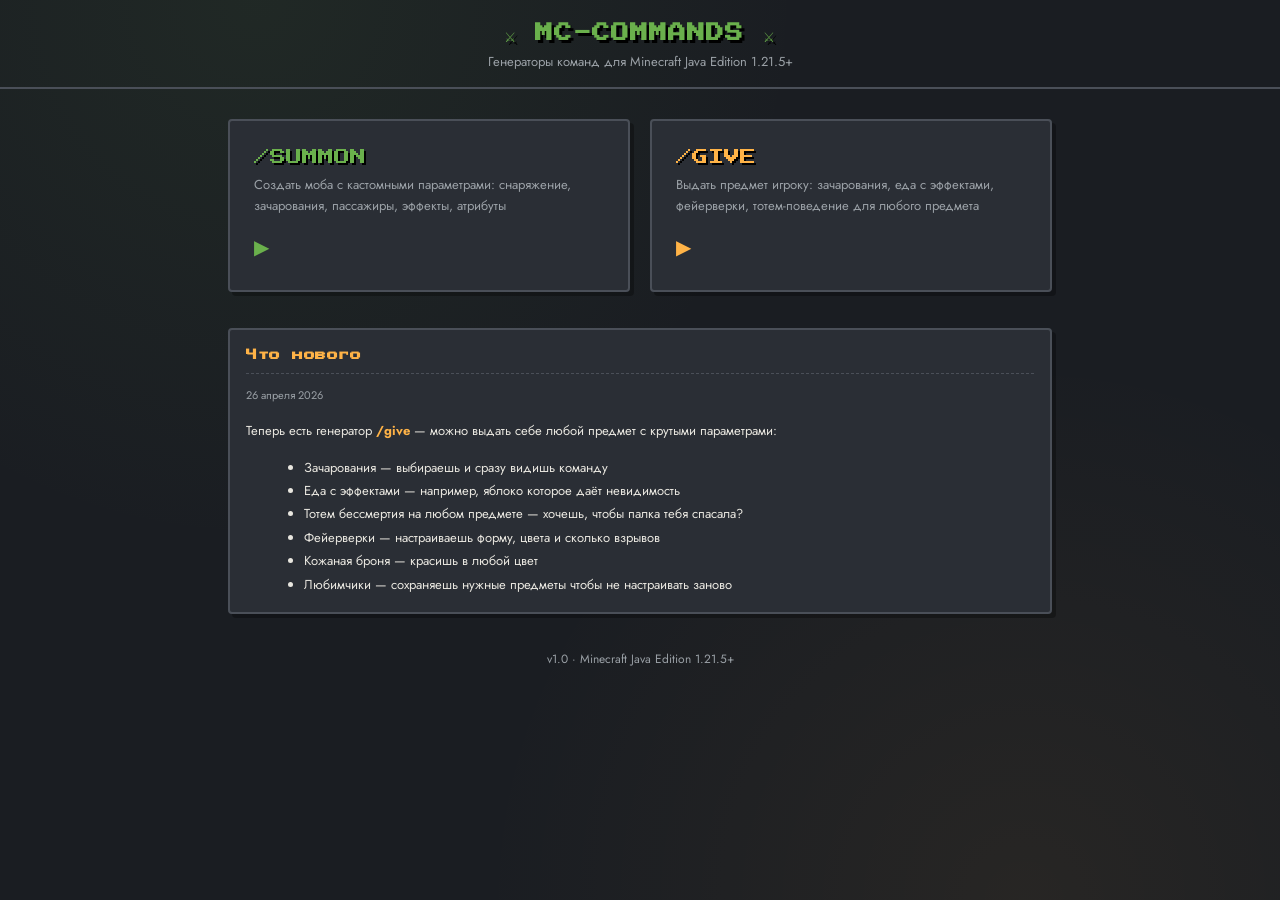
==== index.html @ d6579656 "feat: добавить блок «Что нового» на лендинг" ====
<!DOCTYPE html>
<html lang="ru">
<head>
<meta charset="UTF-8">
<meta name="viewport" content="width=device-width, initial-scale=1.0">
<title>mc-commands — Генераторы команд Minecraft</title>
<link href="https://fonts.googleapis.com/css2?family=Press+Start+2P&family=VT323&family=Jost:wght@400;600;700&display=swap" rel="stylesheet">
<link rel="stylesheet" href="style.css">
<style>
  .landing-grid {
    display: grid;
    grid-template-columns: repeat(auto-fit, minmax(280px, 1fr));
    gap: 20px;
    margin-top: 12px;
  }
  .cmd-card {
    display: block;
    text-decoration: none;
    background: var(--panel);
    border: 2px solid var(--border);
    border-radius: 4px;
    padding: 28px 24px;
    box-shadow: 4px 4px 0 rgba(0,0,0,0.3);
    transition: border-color .15s, transform .1s;
  }
  .cmd-card:hover { border-color: var(--accent); transform: translate(-2px,-2px); box-shadow: 6px 6px 0 rgba(0,0,0,0.3); }
  .cmd-card.give:hover { border-color: var(--accent-2); }
  .cmd-card .cmd-title {
    font-family: 'Press Start 2P', monospace;
    font-size: 16px;
    color: var(--accent);
    margin-bottom: 10px;
    text-shadow: 2px 2px 0 #000;
  }
  .cmd-card.give .cmd-title { color: var(--accent-2); }
  .cmd-card .cmd-desc { font-size: 13px; color: var(--muted); line-height: 1.6; }
  .cmd-card .cmd-arrow { font-size: 20px; margin-top: 16px; color: var(--accent); display: block; }
  .cmd-card.give .cmd-arrow { color: var(--accent-2); }
</style>
</head>
<body>
<header>
  <h1>⚔ MC-COMMANDS ⚔</h1>
  <p>Генераторы команд для Minecraft Java Edition 1.21.5+</p>
</header>

<div class="container" style="max-width:860px;">
  <div class="landing-grid">
    <a href="summon.html" class="cmd-card summon">
      <div class="cmd-title">/SUMMON</div>
      <div class="cmd-desc">Создать моба с кастомными параметрами: снаряжение, зачарования, пассажиры, эффекты, атрибуты</div>
      <span class="cmd-arrow">▶</span>
    </a>
    <a href="give.html" class="cmd-card give">
      <div class="cmd-title">/GIVE</div>
      <div class="cmd-desc">Выдать предмет игроку: зачарования, еда с эффектами, фейерверки, тотем-поведение для любого предмета</div>
      <span class="cmd-arrow">▶</span>
    </a>
  </div>
</div>

<div class="container" style="max-width:860px;">
  <div class="panel" style="font-size:13px;line-height:1.8;">
    <h2>Что нового</h2>
    <p style="color:var(--muted);font-size:11px;margin-bottom:12px;">26 апреля 2026</p>
    <p>Теперь есть генератор <strong style="color:var(--accent-2)">/give</strong> — можно выдать себе любой предмет с крутыми параметрами:</p>
    <ul style="margin:10px 0 0 18px;color:var(--text);">
      <li>Зачарования — выбираешь и сразу видишь команду</li>
      <li>Еда с эффектами — например, яблоко которое даёт невидимость</li>
      <li>Тотем бессмертия на любом предмете — хочешь, чтобы палка тебя спасала?</li>
      <li>Фейерверки — настраиваешь форму, цвета и сколько взрывов</li>
      <li>Кожаная броня — красишь в любой цвет</li>
      <li>Любимчики — сохраняешь нужные предметы чтобы не настраивать заново</li>
    </ul>
  </div>
</div>

<footer>v1.0 · Minecraft Java Edition 1.21.5+</footer>
</body>
</html>
---- style.css ----
:root {
    --bg: #1a1d22;
    --panel: #2a2e35;
    --panel-2: #343941;
    --panel-3: #3d424a;
    --border: #4a4f58;
    --text: #e8e6df;
    --muted: #9aa0a6;
    --accent: #6ab04c;
    --accent-2: #ffb347;
    --accent-3: #8ab4f8;
    --danger: #e55;
    --code-bg: #0e1013;
    --code-text: #a7e85f;
  }
  * { box-sizing: border-box; }
  body {
    margin: 0;
    font-family: 'Jost', sans-serif;
    background: var(--bg);
    color: var(--text);
    min-height: 100vh;
    background-image:
      radial-gradient(circle at 20% 0%, rgba(106,176,76,0.08) 0%, transparent 40%),
      radial-gradient(circle at 80% 100%, rgba(255,179,71,0.06) 0%, transparent 40%);
  }
  header {
    padding: 24px 20px 12px;
    text-align: center;
    border-bottom: 2px solid var(--border);
  }
  h1 {
    font-family: 'Press Start 2P', monospace;
    font-size: 18px;
    margin: 0 0 6px;
    color: var(--accent);
    text-shadow: 3px 3px 0 #000;
    letter-spacing: 1px;
  }
  header p { color: var(--muted); margin: 4px 0; font-size: 13px; }
  .container {
    max-width: 1200px;
    margin: 0 auto;
    padding: 18px;
    display: grid;
    gap: 16px;
  }
  .panel {
    background: var(--panel);
    border: 2px solid var(--border);
    border-radius: 4px;
    padding: 16px;
    box-shadow: 4px 4px 0 rgba(0,0,0,0.3);
  }
  .panel h2 {
    font-family: 'Press Start 2P', monospace;
    font-size: 11px;
    margin: 0 0 12px;
    color: var(--accent-2);
    padding-bottom: 8px;
    border-bottom: 1px dashed var(--border);
    letter-spacing: 0.5px;
  }
  .panel h2 .sub { font-family: 'Jost', sans-serif; font-size: 12px; color: var(--muted); margin-left: 8px; font-weight: normal; letter-spacing: 0; }

  .mob-card {
    border: 2px solid var(--border);
    border-radius: 4px;
    background: var(--panel);
    margin-bottom: 12px;
    overflow: hidden;
  }
  .mob-card.main { border-color: var(--accent); }
  .mob-card.passenger { border-color: var(--accent-3); background: var(--panel-2); }
  .mob-head {
    display: flex;
    align-items: center;
    gap: 10px;
    padding: 10px 14px;
    background: rgba(0,0,0,0.25);
    cursor: pointer;
    user-select: none;
  }
  .mob-head .lvl-badge {
    font-family: 'Press Start 2P', monospace;
    font-size: 9px;
    padding: 4px 7px;
    border-radius: 3px;
    background: var(--accent);
    color: #000;
    white-space: nowrap;
  }
  .mob-card.passenger .mob-head .lvl-badge { background: var(--accent-3); }
  .mob-head .mob-title {
    flex: 1;
    font-weight: 600;
    font-size: 14px;
  }
  .mob-head .mob-title small { color: var(--muted); font-weight: 400; margin-left: 6px; font-size: 12px; }
  .mob-head .arrow { color: var(--muted); transition: transform .15s; font-size: 14px; }
  .mob-card.collapsed .arrow { transform: rotate(-90deg); }
  .mob-card.collapsed .mob-body { display: none; }
  .mob-body { padding: 14px; }

  .section {
    margin-bottom: 14px;
    padding: 12px;
    background: var(--panel-2);
    border-radius: 3px;
    border-left: 3px solid var(--border);
  }
  .mob-card.passenger .section { background: var(--panel-3); }
  .section-title {
    font-family: 'Press Start 2P', monospace;
    font-size: 9px;
    color: var(--accent-2);
    margin-bottom: 10px;
    text-transform: uppercase;
    letter-spacing: 1px;
  }

  .grid-2 { display: grid; grid-template-columns: repeat(auto-fit, minmax(220px, 1fr)); gap: 10px; }
  .grid-3 { display: grid; grid-template-columns: repeat(auto-fit, minmax(180px, 1fr)); gap: 10px; }

  label {
    display: flex;
    flex-direction: column;
    font-size: 12px;
    color: var(--muted);
    gap: 4px;
  }
  label span.lab { font-weight: 600; color: var(--text); letter-spacing: 0.3px; font-size: 13px; }
  input[type="text"], input[type="number"], select {
    background: var(--bg);
    border: 2px solid var(--border);
    color: var(--text);
    padding: 6px 8px;
    font-family: 'Jost', sans-serif;
    font-size: 13px;
    border-radius: 3px;
    transition: border-color .15s;
    width: 100%;
  }
  input:focus, select:focus { outline: none; border-color: var(--accent); }
  input[type="checkbox"] { accent-color: var(--accent); width: 15px; height: 15px; cursor: pointer; }
  .check-row { display: flex; align-items: center; gap: 7px; font-size: 13px; color: var(--text); padding: 3px 0; cursor: pointer; }

  .slot {
    background: rgba(0,0,0,0.2);
    border: 1px solid var(--border);
    padding: 10px;
    border-radius: 3px;
    margin-bottom: 10px;
  }
  .slot-title {
    font-family: 'Press Start 2P', monospace;
    font-size: 8px;
    color: var(--accent);
    margin-bottom: 8px;
    text-transform: uppercase;
    letter-spacing: 1px;
  }
  .enchant-list {
    display: grid;
    grid-template-columns: repeat(auto-fill, minmax(210px, 1fr));
    gap: 5px 12px;
    margin-top: 8px;
    max-height: 200px;
    overflow-y: auto;
    padding: 7px;
    background: rgba(0,0,0,0.3);
    border-radius: 3px;
  }
  .enchant-row {
    display: grid;
    grid-template-columns: 1fr 55px;
    align-items: center;
    font-size: 11px;
    gap: 5px;
  }
  .enchant-row label { flex-direction: row; align-items: center; gap: 5px; cursor: pointer; color: var(--text); font-size: 11px; }
  .enchant-row input[type="number"] { padding: 2px 4px; font-size: 11px; }

  .passenger-controls {
    display: flex;
    gap: 8px;
    margin-top: 10px;
    flex-wrap: wrap;
  }

  .output-panel { background: var(--code-bg); border-color: var(--accent); }
  .output-panel h2 { color: var(--accent); }
  #command-output {
    font-family: 'VT323', monospace;
    font-size: 16px;
    line-height: 1.4;
    color: var(--code-text);
    background: #000;
    padding: 14px;
    border-radius: 3px;
    border: 1px solid var(--border);
    white-space: pre-wrap;
    word-break: break-all;
    max-height: 280px;
    overflow-y: auto;
  }
  .btn-row { display: flex; gap: 10px; margin-top: 12px; flex-wrap: wrap; }
  button {
    background: var(--accent);
    color: #000;
    border: none;
    padding: 9px 14px;
    font-family: 'Press Start 2P', monospace;
    font-size: 9px;
    cursor: pointer;
    border-radius: 3px;
    letter-spacing: 1px;
    box-shadow: 2px 2px 0 #000;
    transition: transform .1s;
  }
  button:hover { transform: translate(-1px, -1px); box-shadow: 3px 3px 0 #000; }
  button:active { transform: translate(1px, 1px); box-shadow: 0 0 0 #000; }
  button.sec { background: var(--accent-2); }
  button.danger { background: var(--danger); color: #fff; }
  button.small { padding: 5px 9px; font-size: 8px; }
  button.info { background: var(--accent-3); color: #000; }

  .hint { font-size: 11px; color: var(--muted); margin-top: 4px; font-style: italic; }
  .warn {
    background: rgba(229,85,85,0.15);
    border-left: 3px solid var(--danger);
    padding: 8px 12px;
    font-size: 13px;
    margin-top: 10px;
    border-radius: 2px;
  }
  details { margin-top: 6px; }
  summary {
    cursor: pointer;
    color: var(--accent-2);
    font-size: 11px;
    padding: 4px 0;
    user-select: none;
  }
  summary:hover { color: var(--accent); }
  .char-count { font-size: 11px; color: var(--muted); margin-top: 4px; }
  .char-count.long { color: var(--danger); }
  footer { text-align: center; padding: 18px; color: var(--muted); font-size: 12px; }

  .mob-picker { display: flex; flex-direction: column; gap: 4px; }
  .mob-picker .mob-search {
    background: var(--bg);
    border: 2px solid var(--border);
    color: var(--text);
    padding: 5px 8px;
    font-family: 'Jost', sans-serif;
    font-size: 12px;
    border-radius: 3px;
    width: 100%;
  }
  .mob-picker .mob-search:focus { outline: none; border-color: var(--accent); }

  optgroup { font-style: normal; font-weight: 700; color: var(--accent-2); background: var(--panel); }
  option { color: var(--text); background: var(--panel-2); font-weight: normal; }

  @media (max-width: 600px) {
    h1 { font-size: 13px; }
    .panel, .mob-body { padding: 12px; }
  }

  .fav-header { display: flex; align-items: center; justify-content: space-between; margin-bottom: 12px; padding-bottom: 8px; border-bottom: 1px dashed var(--border); }
  .fav-header h2 { margin: 0; border: none; padding: 0; }
  .favorites-grid { display: flex; flex-wrap: wrap; gap: 10px; }
  .fav-card { padding: 10px; border: 2px solid var(--border); border-radius: 4px; min-width: 200px; background: var(--panel-2); }
  .fav-card:hover { border-color: var(--accent-2); }
  .fav-card .fav-name { font-weight: 600; font-size: 14px; }
  .fav-card .fav-sub { font-size: 11px; color: var(--muted); margin-top: 3px; }
  .fav-actions { display: flex; flex-direction: row; gap: 6px; margin-top: 8px; }
  .empty-favs { font-size: 13px; color: var(--muted); font-style: italic; }
  #toast { position: fixed; bottom: 24px; left: 50%; transform: translateX(-50%); background: var(--panel-3); border-radius: 4px; padding: 8px 14px; font-size: 13px; color: var(--text); opacity: 0; transition: opacity 0.2s; pointer-events: none; z-index: 9999; }

.nav-back { display: inline-block; color: var(--muted); font-size: 12px; text-decoration: none; margin-bottom: 6px; }
.nav-back:hover { color: var(--accent); }
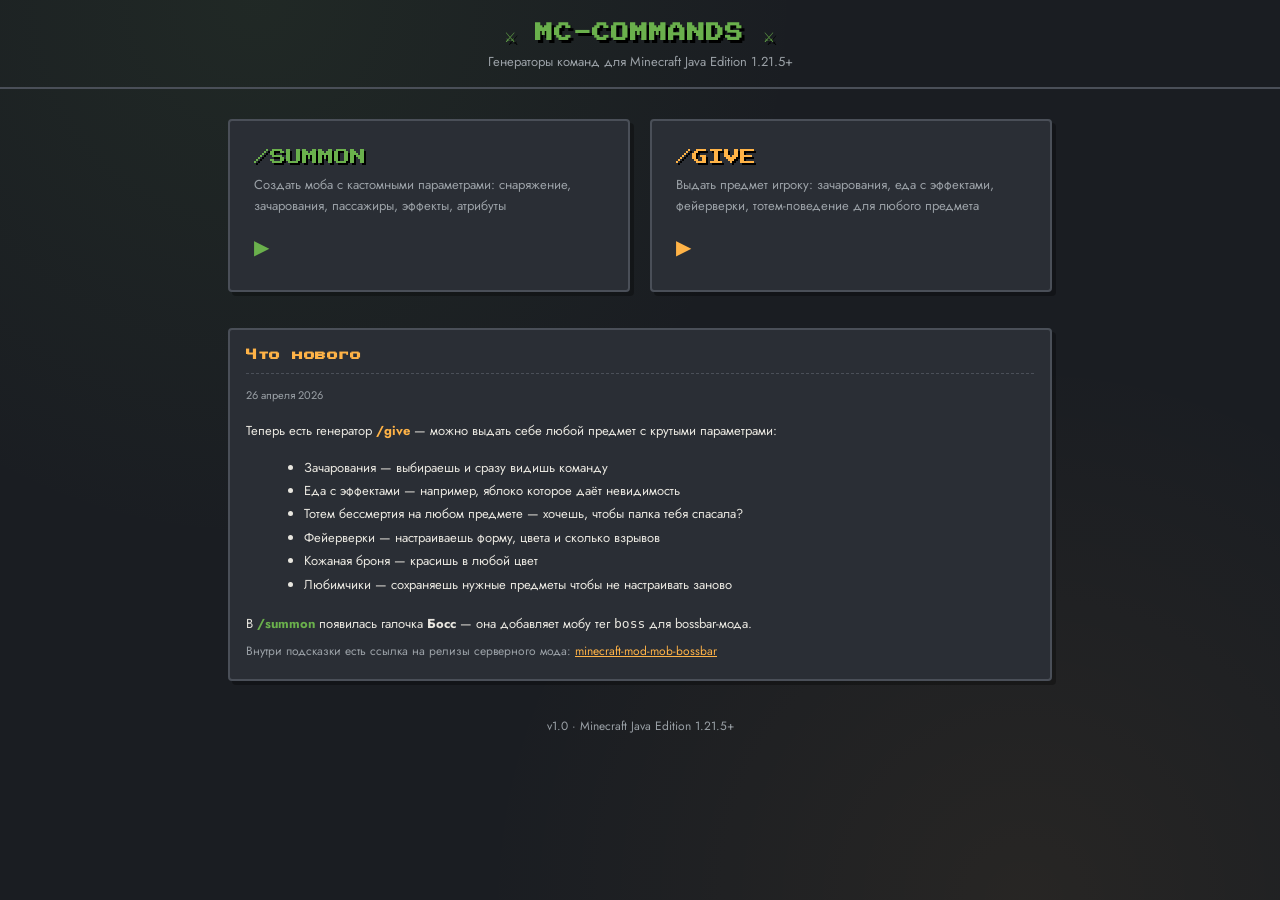
==== commit 01504a89: "Update homepage changelog for boss summon" ====
--- a/index.html
+++ b/index.html
@@ -72,6 +72,11 @@
       <li>Кожаная броня — красишь в любой цвет</li>
       <li>Любимчики — сохраняешь нужные предметы чтобы не настраивать заново</li>
     </ul>
+    <p style="margin:16px 0 0;">В <strong style="color:var(--accent)">/summon</strong> появилась галочка <strong>Босс</strong> — она добавляет мобу тег <code>boss</code> для bossbar-мода.</p>
+    <p style="margin:6px 0 0;color:var(--muted);font-size:12px;">
+      Внутри подсказки есть ссылка на релизы серверного мода:
+      <a href="https://github.com/egorka-dino/minecraft-mod-mob-bossbar/releases/" target="_blank" rel="noopener" style="color:var(--accent-2);">minecraft-mod-mob-bossbar</a>
+    </p>
   </div>
 </div>
 
--- a/style.css
+++ b/style.css
@@ -144,6 +144,44 @@
   input:focus, select:focus { outline: none; border-color: var(--accent); }
   input[type="checkbox"] { accent-color: var(--accent); width: 15px; height: 15px; cursor: pointer; }
   .check-row { display: flex; align-items: center; gap: 7px; font-size: 13px; color: var(--text); padding: 3px 0; cursor: pointer; }
+  .boss-toggle { color: var(--accent-2); font-weight: 600; }
+  button.info-dot {
+    display: inline-flex;
+    align-items: center;
+    justify-content: center;
+    width: 16px;
+    height: 16px;
+    padding: 0;
+    background: transparent;
+    border: 1px solid var(--accent-2);
+    border-radius: 50%;
+    color: var(--accent-2);
+    box-shadow: none;
+    font-family: 'Jost', sans-serif;
+    font-size: 11px;
+    font-weight: 700;
+    letter-spacing: 0;
+    line-height: 1;
+    cursor: help;
+  }
+  button.info-dot:hover { transform: none; box-shadow: none; background: rgba(255,179,71,0.12); }
+  .boss-info {
+    grid-column: 1 / -1;
+    padding: 9px 11px;
+    background: rgba(255,179,71,0.12);
+    border-left: 3px solid var(--accent-2);
+    border-radius: 3px;
+    color: var(--text);
+    font-size: 12px;
+    line-height: 1.5;
+  }
+  .boss-info a { color: var(--accent-2); font-weight: 700; }
+  .boss-info code {
+    padding: 1px 4px;
+    background: var(--code-bg);
+    border-radius: 2px;
+    color: var(--code-text);
+  }
 
   .slot {
     background: rgba(0,0,0,0.2);
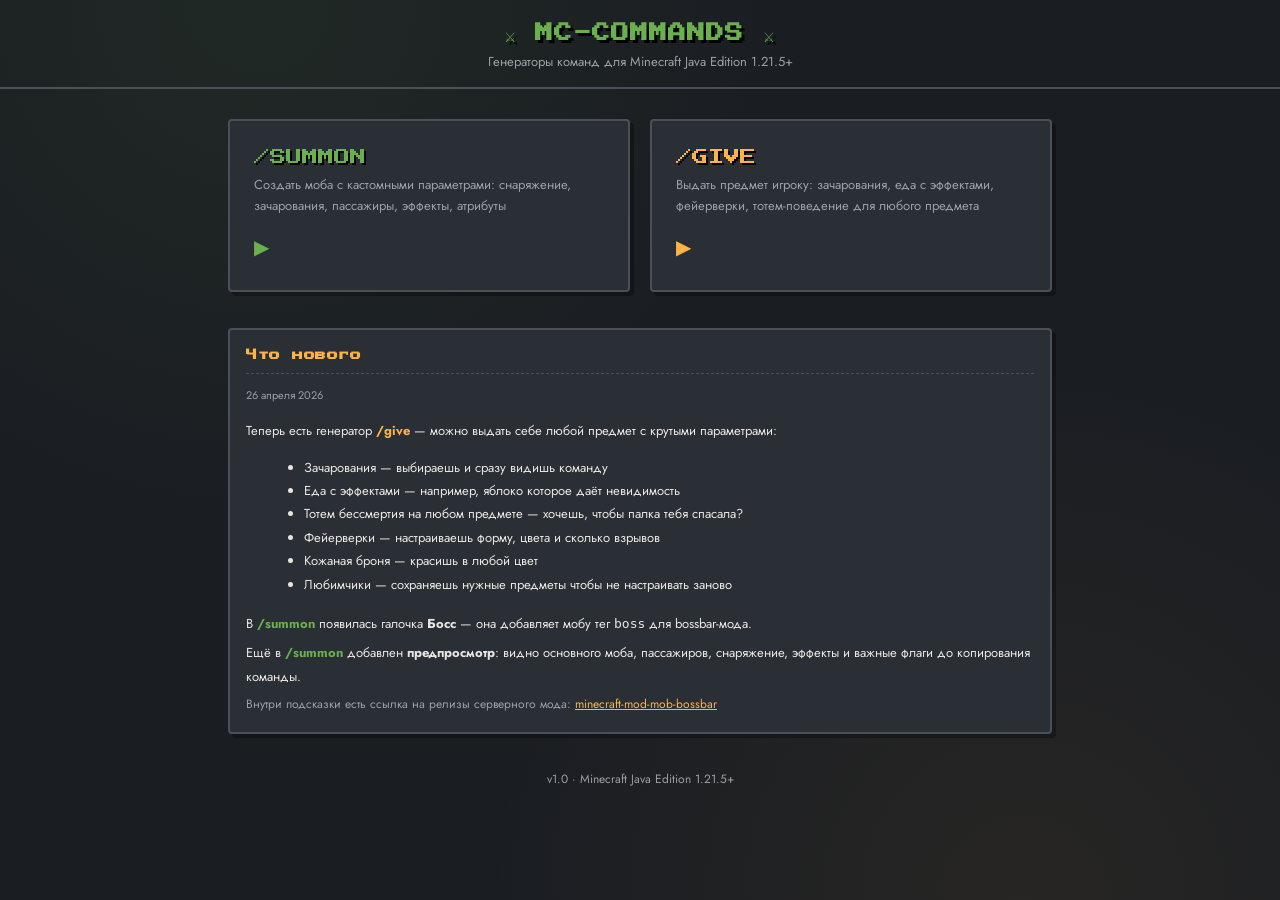
==== commit a5e05200: "feat: add summon preview" ====
--- a/index.html
+++ b/index.html
@@ -5,7 +5,7 @@
 <meta name="viewport" content="width=device-width, initial-scale=1.0">
 <title>mc-commands — Генераторы команд Minecraft</title>
 <link href="https://fonts.googleapis.com/css2?family=Press+Start+2P&family=VT323&family=Jost:wght@400;600;700&display=swap" rel="stylesheet">
-<link rel="stylesheet" href="style.css">
+<link rel="stylesheet" href="style.css?v=2">
 <style>
   .landing-grid {
     display: grid;
@@ -73,6 +73,7 @@
       <li>Любимчики — сохраняешь нужные предметы чтобы не настраивать заново</li>
     </ul>
     <p style="margin:16px 0 0;">В <strong style="color:var(--accent)">/summon</strong> появилась галочка <strong>Босс</strong> — она добавляет мобу тег <code>boss</code> для bossbar-мода.</p>
+    <p style="margin:6px 0 0;">Ещё в <strong style="color:var(--accent)">/summon</strong> добавлен <strong>предпросмотр</strong>: видно основного моба, пассажиров, снаряжение, эффекты и важные флаги до копирования команды.</p>
     <p style="margin:6px 0 0;color:var(--muted);font-size:12px;">
       Внутри подсказки есть ссылка на релизы серверного мода:
       <a href="https://github.com/egorka-dino/minecraft-mod-mob-bossbar/releases/" target="_blank" rel="noopener" style="color:var(--accent-2);">minecraft-mod-mob-bossbar</a>
--- a/style.css
+++ b/style.css
@@ -285,6 +285,110 @@
   .char-count.long { color: var(--danger); }
   footer { text-align: center; padding: 18px; color: var(--muted); font-size: 12px; }
 
+  .preview-panel { border-color: var(--accent-2); }
+  .preview-panel h2 { color: var(--accent-2); }
+  #summon-preview {
+    display: grid;
+    gap: 10px;
+  }
+  .preview-card {
+    background: var(--panel-2);
+    border: 2px solid var(--border);
+    border-radius: 4px;
+    padding: 12px;
+  }
+  .preview-card.main { border-color: var(--accent); }
+  .preview-card.passenger { border-color: var(--accent-3); background: var(--panel-3); }
+  .preview-top {
+    display: flex;
+    align-items: center;
+    justify-content: space-between;
+    gap: 10px;
+    margin-bottom: 6px;
+  }
+  .preview-role {
+    font-family: 'Press Start 2P', monospace;
+    font-size: 8px;
+    color: var(--accent);
+    text-transform: uppercase;
+  }
+  .preview-card.passenger .preview-role { color: var(--accent-3); }
+  .preview-relation {
+    color: var(--muted);
+    font-size: 11px;
+    text-align: right;
+  }
+  .preview-title {
+    color: var(--text);
+    font-size: 16px;
+    font-weight: 700;
+    line-height: 1.25;
+  }
+  .preview-type {
+    color: var(--muted);
+    font-size: 12px;
+    margin-top: 2px;
+  }
+  .preview-type code {
+    color: var(--code-text);
+    background: var(--code-bg);
+    border-radius: 2px;
+    padding: 1px 4px;
+  }
+  .preview-chips {
+    display: flex;
+    flex-wrap: wrap;
+    gap: 6px;
+    margin-top: 9px;
+  }
+  .preview-chips span {
+    border: 1px solid var(--border);
+    border-radius: 3px;
+    background: rgba(0,0,0,0.22);
+    color: var(--text);
+    font-size: 11px;
+    line-height: 1.2;
+    padding: 4px 7px;
+  }
+  .preview-gear {
+    display: grid;
+    gap: 6px;
+    list-style: none;
+    margin: 10px 0 0;
+    padding: 0;
+  }
+  .preview-gear li {
+    display: grid;
+    grid-template-columns: 140px 1fr;
+    gap: 6px 10px;
+    align-items: baseline;
+    padding: 6px 8px;
+    background: rgba(0,0,0,0.18);
+    border-radius: 3px;
+    font-size: 12px;
+  }
+  .preview-gear li span { color: var(--muted); }
+  .preview-gear li strong { color: var(--text); font-weight: 600; }
+  .preview-gear li em {
+    grid-column: 2;
+    color: var(--accent-2);
+    font-style: normal;
+    font-size: 11px;
+  }
+  .preview-empty {
+    color: var(--muted);
+    font-size: 12px;
+    font-style: italic;
+    margin: 9px 0 0;
+  }
+  .preview-effects {
+    margin-top: 9px;
+    color: var(--text);
+    font-size: 12px;
+    line-height: 1.45;
+  }
+  .preview-effects span { color: var(--accent-2); font-weight: 700; }
+
   .mob-picker { display: flex; flex-direction: column; gap: 4px; }
   .mob-picker .mob-search {
     background: var(--bg);
@@ -304,6 +408,10 @@
   @media (max-width: 600px) {
     h1 { font-size: 13px; }
     .panel, .mob-body { padding: 12px; }
+    .preview-top { align-items: flex-start; flex-direction: column; gap: 4px; }
+    .preview-relation { text-align: left; }
+    .preview-gear li { grid-template-columns: 1fr; }
+    .preview-gear li em { grid-column: 1; }
   }
 
   .fav-header { display: flex; align-items: center; justify-content: space-between; margin-bottom: 12px; padding-bottom: 8px; border-bottom: 1px dashed var(--border); }
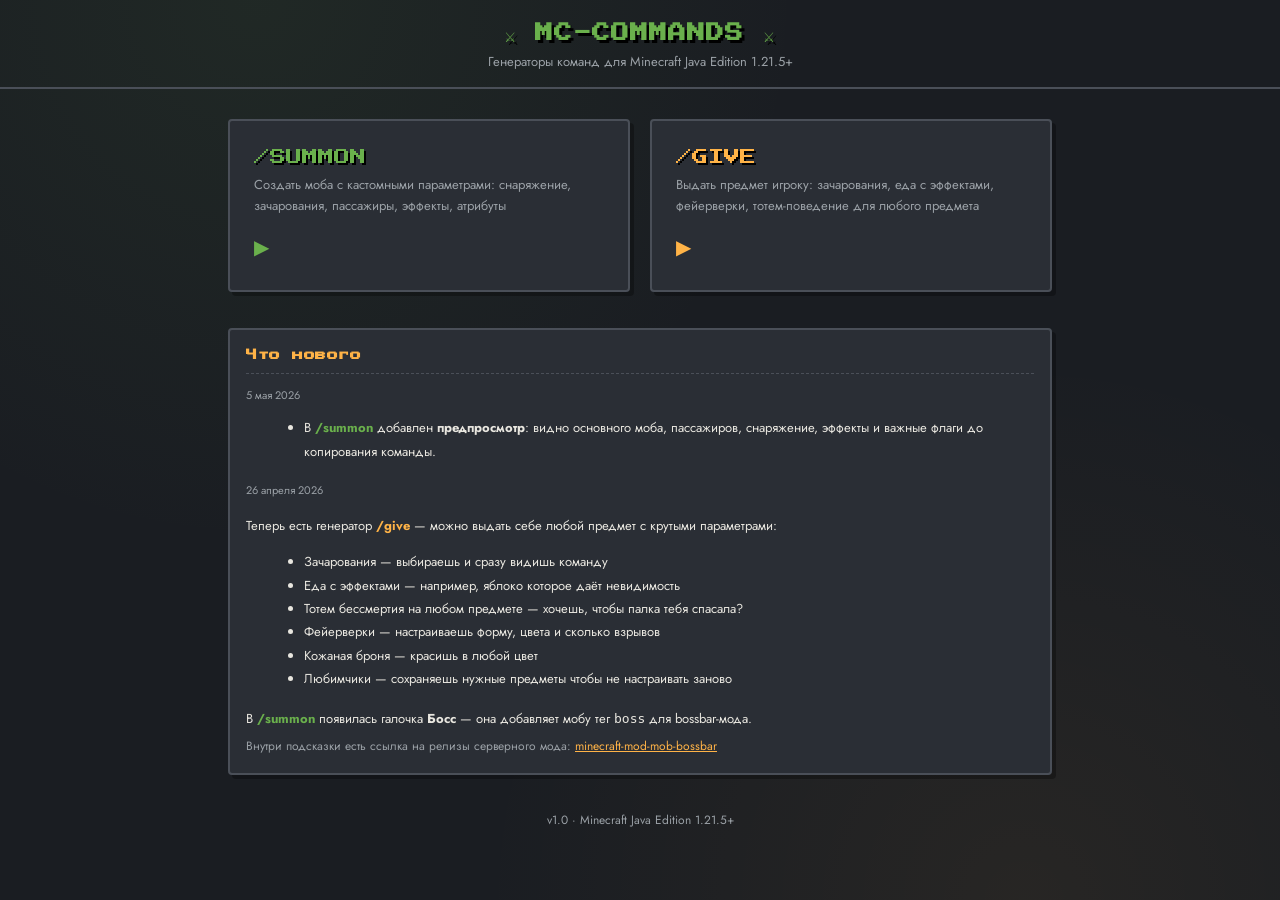
==== commit 328da2d6: "docs: group changelog by release date" ====
--- a/index.html
+++ b/index.html
@@ -62,6 +62,15 @@
 <div class="container" style="max-width:860px;">
   <div class="panel" style="font-size:13px;line-height:1.8;">
     <h2>Что нового</h2>
+
+    <div style="margin-bottom:18px;">
+      <p style="color:var(--muted);font-size:11px;margin-bottom:8px;">5 мая 2026</p>
+      <ul style="margin:10px 0 0 18px;color:var(--text);">
+        <li>В <strong style="color:var(--accent)">/summon</strong> добавлен <strong>предпросмотр</strong>: видно основного моба, пассажиров, снаряжение, эффекты и важные флаги до копирования команды.</li>
+      </ul>
+    </div>
+
+    <div>
     <p style="color:var(--muted);font-size:11px;margin-bottom:12px;">26 апреля 2026</p>
     <p>Теперь есть генератор <strong style="color:var(--accent-2)">/give</strong> — можно выдать себе любой предмет с крутыми параметрами:</p>
     <ul style="margin:10px 0 0 18px;color:var(--text);">
@@ -73,11 +82,11 @@
       <li>Любимчики — сохраняешь нужные предметы чтобы не настраивать заново</li>
     </ul>
     <p style="margin:16px 0 0;">В <strong style="color:var(--accent)">/summon</strong> появилась галочка <strong>Босс</strong> — она добавляет мобу тег <code>boss</code> для bossbar-мода.</p>
-    <p style="margin:6px 0 0;">Ещё в <strong style="color:var(--accent)">/summon</strong> добавлен <strong>предпросмотр</strong>: видно основного моба, пассажиров, снаряжение, эффекты и важные флаги до копирования команды.</p>
     <p style="margin:6px 0 0;color:var(--muted);font-size:12px;">
       Внутри подсказки есть ссылка на релизы серверного мода:
       <a href="https://github.com/egorka-dino/minecraft-mod-mob-bossbar/releases/" target="_blank" rel="noopener" style="color:var(--accent-2);">minecraft-mod-mob-bossbar</a>
     </p>
+    </div>
   </div>
 </div>
 
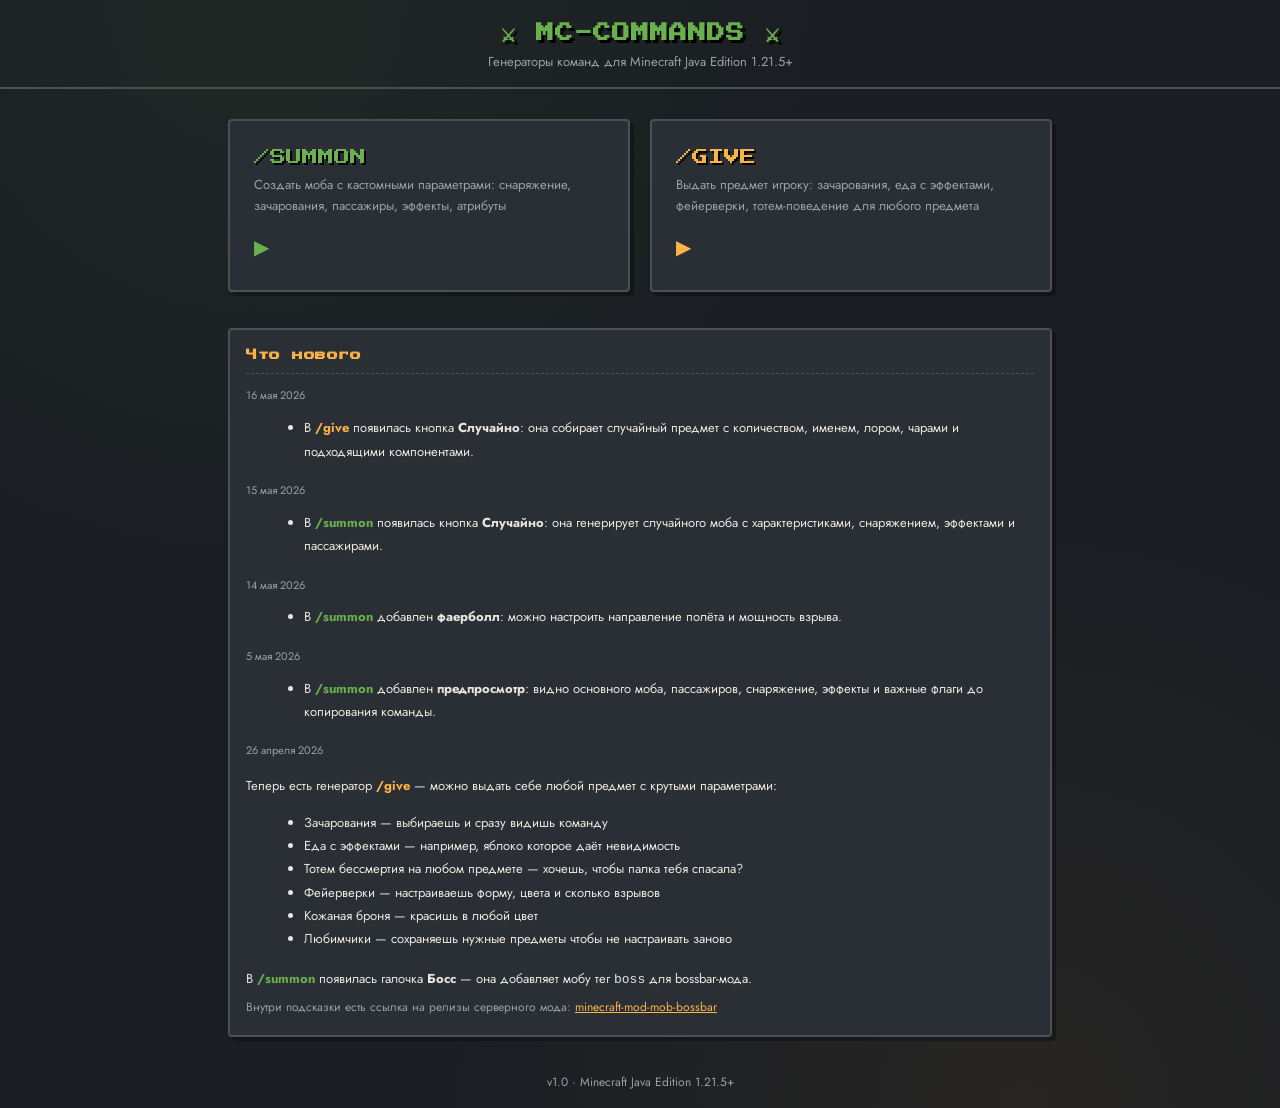
==== commit da75111d: "Add random give generator button" ====
--- a/index.html
+++ b/index.html
@@ -64,6 +64,27 @@
     <h2>Что нового</h2>
 
     <div style="margin-bottom:18px;">
+      <p style="color:var(--muted);font-size:11px;margin-bottom:8px;">16 мая 2026</p>
+      <ul style="margin:10px 0 0 18px;color:var(--text);">
+        <li>В <strong style="color:var(--accent-2)">/give</strong> появилась кнопка <strong>Случайно</strong>: она собирает случайный предмет с количеством, именем, лором, чарами и подходящими компонентами.</li>
+      </ul>
+    </div>
+
+    <div style="margin-bottom:18px;">
+      <p style="color:var(--muted);font-size:11px;margin-bottom:8px;">15 мая 2026</p>
+      <ul style="margin:10px 0 0 18px;color:var(--text);">
+        <li>В <strong style="color:var(--accent)">/summon</strong> появилась кнопка <strong>Случайно</strong>: она генерирует случайного моба с характеристиками, снаряжением, эффектами и пассажирами.</li>
+      </ul>
+    </div>
+
+    <div style="margin-bottom:18px;">
+      <p style="color:var(--muted);font-size:11px;margin-bottom:8px;">14 мая 2026</p>
+      <ul style="margin:10px 0 0 18px;color:var(--text);">
+        <li>В <strong style="color:var(--accent)">/summon</strong> добавлен <strong>фаерболл</strong>: можно настроить направление полёта и мощность взрыва.</li>
+      </ul>
+    </div>
+
+    <div style="margin-bottom:18px;">
       <p style="color:var(--muted);font-size:11px;margin-bottom:8px;">5 мая 2026</p>
       <ul style="margin:10px 0 0 18px;color:var(--text);">
         <li>В <strong style="color:var(--accent)">/summon</strong> добавлен <strong>предпросмотр</strong>: видно основного моба, пассажиров, снаряжение, эффекты и важные флаги до копирования команды.</li>
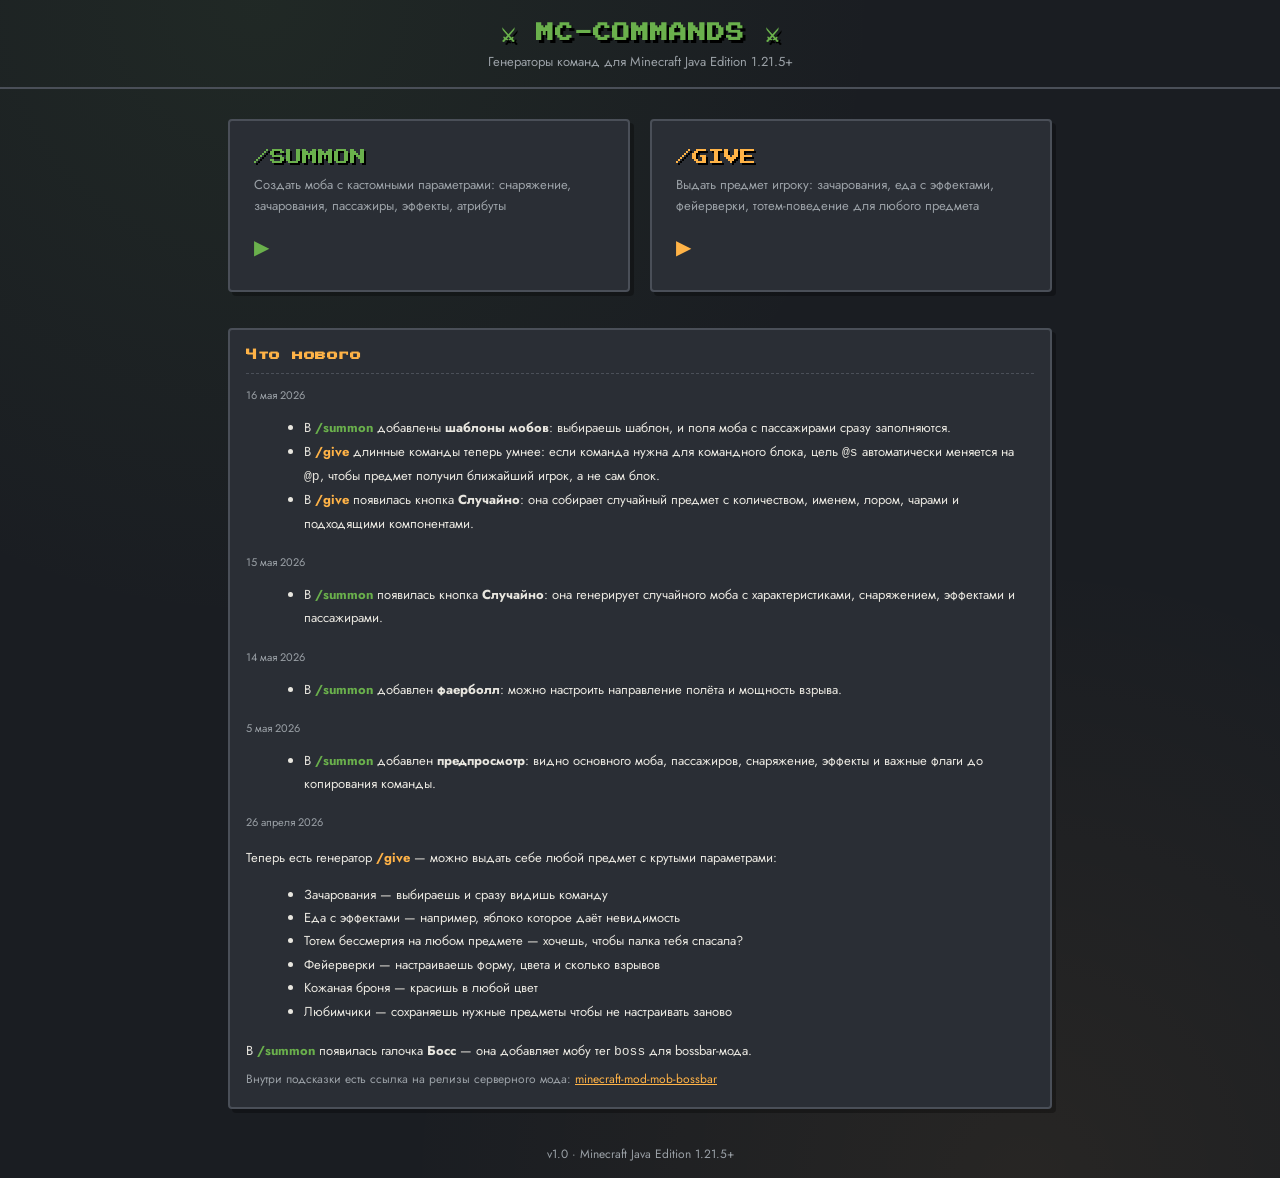
==== commit a65d7dd9: "Add summon mob presets" ====
--- a/index.html
+++ b/index.html
@@ -66,6 +66,8 @@
     <div style="margin-bottom:18px;">
       <p style="color:var(--muted);font-size:11px;margin-bottom:8px;">16 мая 2026</p>
       <ul style="margin:10px 0 0 18px;color:var(--text);">
+        <li>В <strong style="color:var(--accent)">/summon</strong> добавлены <strong>шаблоны мобов</strong>: выбираешь шаблон, и поля моба с пассажирами сразу заполняются.</li>
+        <li>В <strong style="color:var(--accent-2)">/give</strong> длинные команды теперь умнее: если команда нужна для командного блока, цель <code>@s</code> автоматически меняется на <code>@p</code>, чтобы предмет получил ближайший игрок, а не сам блок.</li>
         <li>В <strong style="color:var(--accent-2)">/give</strong> появилась кнопка <strong>Случайно</strong>: она собирает случайный предмет с количеством, именем, лором, чарами и подходящими компонентами.</li>
       </ul>
     </div>
--- a/style.css
+++ b/style.css
@@ -225,6 +225,13 @@
     margin-top: 10px;
     flex-wrap: wrap;
   }
+  .random-panel {
+    display: flex;
+    align-items: center;
+    gap: 12px;
+    flex-wrap: wrap;
+  }
+  .random-panel .hint { margin-top: 0; }
 
   .output-panel { background: var(--code-bg); border-color: var(--accent); }
   .output-panel h2 { color: var(--accent); }
@@ -262,6 +269,7 @@
   button.danger { background: var(--danger); color: #fff; }
   button.small { padding: 5px 9px; font-size: 8px; }
   button.info { background: var(--accent-3); color: #000; }
+  button.random { background: #c7f464; color: #000; }
 
   .hint { font-size: 11px; color: var(--muted); margin-top: 4px; font-style: italic; }
   .warn {
@@ -405,9 +413,43 @@
   optgroup { font-style: normal; font-weight: 700; color: var(--accent-2); background: var(--panel); }
   option { color: var(--text); background: var(--panel-2); font-weight: normal; }
 
+  .preset-picker {
+    display: grid;
+    grid-template-columns: minmax(260px, 360px) 1fr;
+    gap: 12px;
+    align-items: end;
+  }
+  .preset-description {
+    min-height: 58px;
+    padding: 10px 12px;
+    border: 2px solid var(--border);
+    border-radius: 4px;
+    background: var(--panel-2);
+    font-size: 13px;
+    line-height: 1.45;
+    color: var(--muted);
+  }
+  .preset-description strong,
+  .preset-description span,
+  .preset-description code {
+    display: block;
+  }
+  .preset-description strong {
+    color: var(--text);
+    font-size: 14px;
+    margin-bottom: 3px;
+  }
+  .preset-description code {
+    margin-top: 6px;
+    color: var(--code-text);
+    white-space: normal;
+    word-break: break-word;
+  }
+
   @media (max-width: 600px) {
     h1 { font-size: 13px; }
     .panel, .mob-body { padding: 12px; }
+    .preset-picker { grid-template-columns: 1fr; }
     .preview-top { align-items: flex-start; flex-direction: column; gap: 4px; }
     .preview-relation { text-align: left; }
     .preview-gear li { grid-template-columns: 1fr; }
